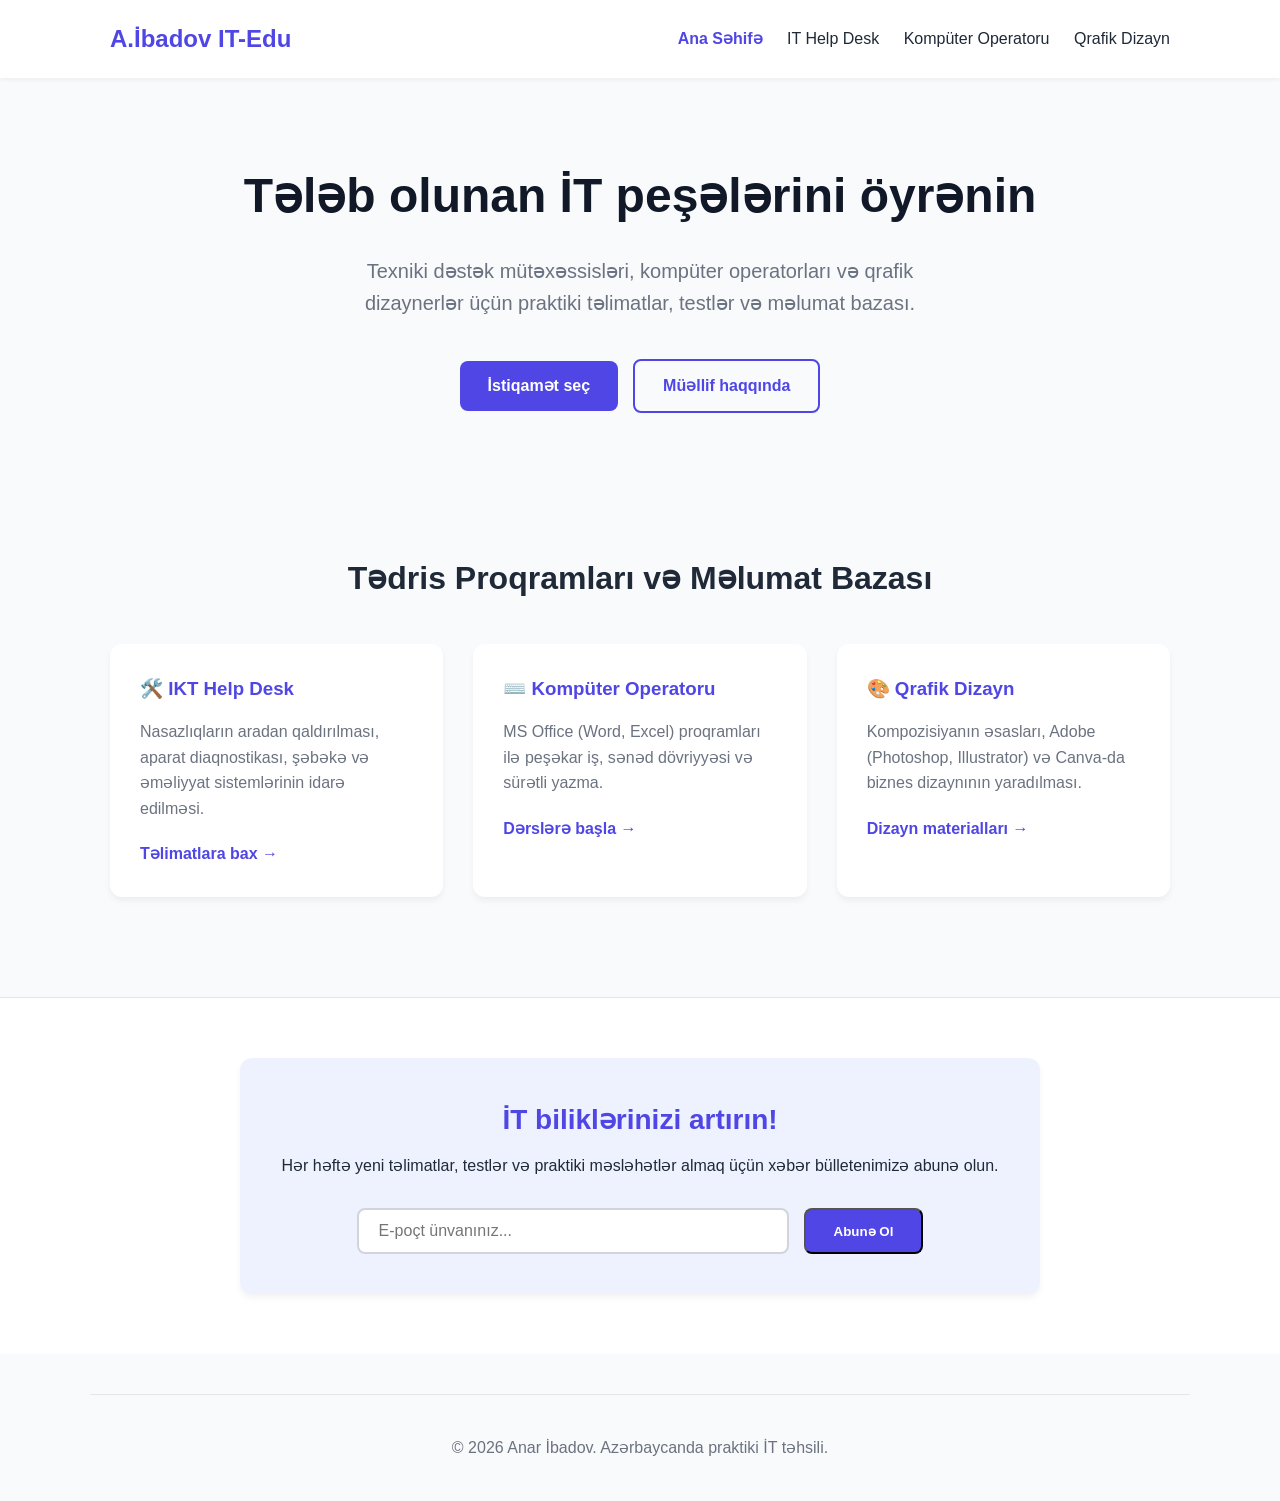
==== index.html @ ab96b868 "Initial commit: A.İbadov IT-Edu — İT və Dizayn Akademiyası Sayt IT Help Desk, Kompüter Operatoru və " ====
<!DOCTYPE html>
<html lang="az">

<head>
    <meta charset="UTF-8">
    <meta name="viewport" content="width=device-width, initial-scale=1.0">
    <title>Anar İbadov | İT və Dizayn Akademiyası</title>
    <link rel="stylesheet" href="css/style.css">
</head>

<body>

    <!-- Шапка (Header) -->
    <header class="header">
        <div class="container header-flex">
            <div class="logo">A.İbadov IT-Edu</div>
            <button class="mobile-menu-btn" id="menuBtn">☰</button>
            <nav class="nav-links">
                <a href="index.html" style="color: var(--primary); font-weight: bold;">Ana Səhifə</a>
                <a href="helpdesk.html">IT Help Desk</a>
                <a href="operator.html">Kompüter Operatoru</a>
                <a href="design.html">Qrafik Dizayn</a>
            </nav>
        </div>
    </header>

    <!-- Главный экран (Hero Section) -->
    <section class="hero container">
        <h1>Tələb olunan İT peşələrini öyrənin</h1>
        <p>Texniki dəstək mütəxəssisləri, kompüter operatorları və qrafik dizaynerlər üçün praktiki təlimatlar, testlər
            və məlumat bazası.</p>
        <div class="hero-buttons">
            <a href="#courses" class="btn btn-primary">İstiqamət seç</a>
            <a href="#about" class="btn btn-outline">Müəllif haqqında</a>
        </div>
    </section>

    <!-- Разделы (Categories) -->
    <section id="courses" class="categories container">
        <h2>Tədris Proqramları və Məlumat Bazası</h2>
        <div class="grid">

            <div class="card">
                <h3>🛠️ IKT Help Desk</h3>
                <p>Nasazlıqların aradan qaldırılması, aparat diaqnostikası, şəbəkə və əməliyyat sistemlərinin idarə
                    edilməsi.</p>
                <a href="helpdesk.html" class="card-link">Təlimatlara bax →</a>
            </div>

            <div class="card">
                <h3>⌨️ Kompüter Operatoru</h3>
                <p>MS Office (Word, Excel) proqramları ilə peşəkar iş, sənəd dövriyyəsi və sürətli yazma.</p>
                <a href="operator.html" class="card-link">Dərslərə başla →</a>
            </div>

            <div class="card">
                <h3>🎨 Qrafik Dizayn</h3>
                <p>Kompozisiyanın əsasları, Adobe (Photoshop, Illustrator) və Canva-da biznes dizaynının yaradılması.
                </p>
                <a href="design.html" class="card-link">Dizayn materialları →</a>
            </div>

        </div>
    </section>
    <!-- Блок сбора контактов (Lead Generation) -->
    <section class="lead-gen-section">
        <div class="lead-gen-container">
            <div class="lead-gen-text">
                <h2>İT biliklərinizi artırın!</h2>
                <p>Hər həftə yeni təlimatlar, testlər və praktiki məsləhətlər almaq üçün xəbər bülletenimizə abunə olun.
                </p>
            </div>
            <form class="lead-gen-form" id="subscribe-form"
                onsubmit="event.preventDefault(); alert('Təşəkkürlər! E-poçt ünvanınız uğurla qeydə alındı.');">
                <input type="email" placeholder="E-poçt ünvanınız..." required>
                <button type="submit" class="btn btn-primary">Abunə Ol</button>
            </form>
        </div>
    </section>
    <!-- Подвал (Footer) -->
    <footer class="footer container">
        <p>© 2026 Anar İbadov. Azərbaycanda praktiki İT təhsili.</p>
    </footer>

    <script src="js/nav.js"></script>
</body>

</html>
---- css/style.css ----
/* =========================================
   1. БАЗОВЫЕ СТИЛИ И ГЛАВНАЯ СТРАНИЦА
   ========================================= */
:root {
    --primary: #4F46E5;
    --primary-hover: #4338CA;
    --text-dark: #1F2937;
    --text-light: #6B7280;
    --bg-color: #F9FAFB;
    --white: #FFFFFF;
}

* {
    margin: 0;
    padding: 0;
    box-sizing: border-box;
    font-family: 'Segoe UI', Roboto, Helvetica, Arial, sans-serif;
}

body {
    background-color: var(--bg-color);
    color: var(--text-dark);
    line-height: 1.6;
}

.container {
    max-width: 1100px;
    margin: 0 auto;
    padding: 0 20px;
}

/* Шапка */
.header {
    background-color: var(--white);
    box-shadow: 0 2px 4px rgba(0,0,0,0.05);
    padding: 20px 0;
    position: sticky;
    top: 0;
}
.header-flex {
    display: flex;
    justify-content: space-between;
    align-items: center;
}
.logo {
    font-size: 24px;
    font-weight: bold;
    color: var(--primary);
}
.nav-links a {
    text-decoration: none;
    color: var(--text-dark);
    margin-left: 20px;
    font-weight: 500;
}
.nav-links a:hover {
    color: var(--primary);
}

.mobile-menu-btn {
    display: none;
    background: none;
    border: none;
    font-size: 26px;
    color: var(--primary);
    cursor: pointer;
    z-index: 1001;
}

/* Главный экран (Hero) */
.hero {
    text-align: center;
    padding: 80px 20px;
}
.hero h1 {
    font-size: 48px;
    margin-bottom: 20px;
    color: #111827;
}
.hero p {
    font-size: 20px;
    color: var(--text-light);
    margin-bottom: 40px;
    max-width: 600px;
    margin-left: auto;
    margin-right: auto;
}
.btn {
    display: inline-block;
    padding: 12px 28px;
    border-radius: 8px;
    text-decoration: none;
    font-weight: bold;
    transition: 0.3s;
}
.btn-primary {
    background-color: var(--primary);
    color: var(--white);
}
.btn-primary:hover {
    background-color: var(--primary-hover);
}
.btn-outline {
    background-color: transparent;
    color: var(--primary);
    border: 2px solid var(--primary);
    margin-left: 15px;
}
.btn-outline:hover {
    background-color: var(--primary);
    color: var(--white);
}
.hero-buttons {
    display: flex;
    justify-content: center;
    align-items: center;
    flex-wrap: wrap;
    gap: 15px;
}
.hero-buttons .btn-outline {
    margin-left: 0;
}

/* Карточки разделов */
.categories {
    padding: 60px 20px;
}
.categories h2 {
    text-align: center;
    font-size: 32px;
    margin-bottom: 40px;
}
.grid {
    display: grid;
    grid-template-columns: repeat(auto-fit, minmax(300px, 1fr));
    gap: 30px;
}
.card {
    background-color: var(--white);
    padding: 30px;
    border-radius: 12px;
    box-shadow: 0 4px 6px rgba(0,0,0,0.05);
    transition: transform 0.3s;
}
.card:hover {
    transform: translateY(-5px);
}
.card h3 {
    margin-bottom: 15px;
    color: var(--primary);
}
.card p {
    color: var(--text-light);
    margin-bottom: 20px;
}
.card-link {
    color: var(--primary);
    text-decoration: none;
    font-weight: bold;
}

/* Подвал */
.footer {
    text-align: center;
    padding: 40px 20px;
    color: var(--text-light);
    border-top: 1px solid #E5E7EB;
    margin-top: 40px;
}

/* =========================================
   2. СТИЛИ ДЛЯ СТРАНИЦЫ СТАТЬИ (ARTICLE)
   ========================================= */
.article-container {
    max-width: 800px; 
    margin: 40px auto;
    background-color: var(--white);
    padding: 40px;
    border-radius: 12px;
    box-shadow: 0 4px 6px rgba(0,0,0,0.05);
}

.breadcrumbs {
    font-size: 14px;
    color: var(--text-light);
    margin-bottom: 30px;
}
.breadcrumbs a {
    color: var(--primary);
    text-decoration: none;
}
.breadcrumbs a:hover {
    text-decoration: underline;
}

.content h1 {
    font-size: 36px;
    margin-bottom: 10px;
}
.article-meta {
    font-size: 14px;
    color: var(--text-light);
    margin-bottom: 30px;
    border-bottom: 1px solid #E5E7EB;
    padding-bottom: 15px;
}

.content h2 {
    font-size: 24px;
    margin-top: 30px;
    margin-bottom: 15px;
    color: var(--text-dark);
}

.content p, .content li {
    font-size: 18px;
    line-height: 1.8;
    margin-bottom: 15px;
}

kbd {
    background-color: #f3f4f6;
    border: 1px solid #d1d5db;
    border-radius: 4px;
    box-shadow: 0 1px 1px rgba(0,0,0,0.2);
    color: #374151;
    font-family: monospace;
    font-size: 14px;
    padding: 2px 6px;
}

.alert {
    padding: 20px;
    border-radius: 8px;
    margin: 20px 0;
}
.alert-info {
    background-color: #EFF6FF;
    border-left: 4px solid #3B82F6;
    color: #1E3A8A;
}

.article-image img {
    max-width: 100%;
    border-radius: 8px;
    margin-top: 20px;
}
.caption {
    font-size: 14px;
    color: var(--text-light);
    text-align: center;
    margin-top: 5px;
    font-style: italic;
}

/* =========================================
   3. СТИЛИ ДЛЯ СТРАНИЦЫ ТЕСТОВ (QUIZ)
   ========================================= */
.quiz-container {
    background-color: var(--white);
    width: 100%;
    max-width: 600px;
    margin: 60px auto; 
    border-radius: 12px;
    box-shadow: 0 10px 15px -3px rgba(0, 0, 0, 0.1);
    padding: 40px;
}

.quiz-container .header { 
    text-align: center; 
    margin-bottom: 30px; 
}
.progress-bar {
    width: 100%;
    height: 8px;
    background-color: #E5E7EB;
    border-radius: 4px;
    margin-top: 15px;
    overflow: hidden;
}
.progress-fill {
    height: 100%;
    background-color: var(--primary);
    width: 0%;
    transition: width 0.3s ease;
}
.progress-text { 
    color: var(--text-light); 
    font-size: 14px; 
    margin-top: 10px; 
}

.question-text { 
    font-size: 20px; 
    margin-bottom: 20px; 
    font-weight: 600; 
    line-height: 1.4; 
}

.option {
    background-color: #F3F4F6;
    border: 2px solid transparent;
    padding: 15px 20px;
    border-radius: 8px;
    margin-bottom: 12px;
    cursor: pointer;
    font-size: 16px;
    transition: all 0.2s;
}

.option:hover { background-color: #E5E7EB; }
.option.selected { border-color: var(--primary); background-color: #EEF2FF; }
.option.correct { border-color: #10B981; background-color: #D1FAE5; color: #065F46; }
.option.wrong { border-color: #EF4444; background-color: #FEE2E2; color: #991B1B; }

.result-screen { 
    text-align: center; 
    display: none; 
}
.score-circle {
    width: 120px;
    height: 120px;
    border-radius: 50%;
    background-color: #EEF2FF;
    display: flex;
    justify-content: center;
    align-items: center;
    font-size: 32px;
    font-weight: bold;
    color: var(--primary);
    margin: 0 auto 20px auto;
    border: 4px solid var(--primary);
}
.feedback { 
    font-size: 18px; 
    margin-bottom: 25px; 
    color: var(--text-light); 
}
/* =========================================
   4. БЛОК СБОРА КОНТАКТОВ (LEAD GEN)
   ========================================= */
.lead-gen-section {
    background-color: var(--white);
    padding: 60px 20px;
    margin-top: 40px;
    border-top: 1px solid #E5E7EB;
}

.lead-gen-container {
    max-width: 800px;
    margin: 0 auto;
    background-color: #EEF2FF; /* Нежно-синий фон, чтобы выделить блок */
    border-radius: 12px;
    padding: 40px;
    text-align: center;
    box-shadow: 0 4px 6px rgba(0,0,0,0.05);
}

.lead-gen-text h2 {
    font-size: 28px;
    color: var(--primary);
    margin-bottom: 10px;
}

.lead-gen-text p {
    font-size: 16px;
    color: var(--text-dark);
    margin-bottom: 30px;
}

.lead-gen-form {
    display: flex;
    justify-content: center;
    gap: 15px; /* Расстояние между полем ввода и кнопкой */
}

.lead-gen-form input[type="email"] {
    width: 60%;
    padding: 12px 20px;
    border: 2px solid #D1D5DB;
    border-radius: 8px;
    font-size: 16px;
    outline: none;
    transition: border-color 0.3s;
}

.lead-gen-form input[type="email"]:focus {
    border-color: var(--primary); /* Синяя рамка при вводе текста */
}

/* Адаптивность для телефонов: делаем элементы друг под другом */
@media (max-width: 600px) {
    .lead-gen-form {
        flex-direction: column;
    }
    .lead-gen-form input[type="email"] {
        width: 100%;
    }
}
/* =========================================
   5. AKKORDEON DİZAYNI (KURS MODULLARI ÜÇÜN)
   ========================================= */
.course-module {
    background-color: var(--white);
    border: 1px solid #E5E7EB;
    border-radius: 8px;
    margin-bottom: 15px;
    overflow: hidden;
    box-shadow: 0 2px 4px rgba(0,0,0,0.02);
}

.course-module summary {
    padding: 20px;
    font-size: 18px;
    font-weight: bold;
    color: var(--primary);
    cursor: pointer;
    background-color: #F9FAFB;
    list-style: none; /* Standart oxu gizlədirik */
    display: flex;
    justify-content: space-between;
    align-items: center;
}

/* Xüsusi ox işarəsi əlavə edirik */
.course-module summary::after {
    content: '+';
    font-size: 24px;
    color: var(--text-light);
    transition: 0.3s;
}

.course-module[open] summary::after {
    content: '-';
    color: var(--primary);
}

.course-module summary:hover {
    background-color: #EEF2FF;
}

.module-content {
    padding: 10px 20px 20px 20px;
    border-top: 1px solid #E5E7EB;
    display: flex;
    flex-direction: column;
    gap: 10px;
}

.lesson-link {
    text-decoration: none;
    color: var(--text-dark);
    padding: 12px 15px;
    border-radius: 6px;
    background-color: #F3F4F6;
    transition: 0.2s;
    font-size: 16px;
}

.lesson-link:hover {
    background-color: var(--primary);
    color: var(--white);
    transform: translateX(5px);
}

/* =========================================
   6. MOBİL NAVİQASİYA (BURGER MENYU)
   ========================================= */
@media (max-width: 640px) {
    .mobile-menu-btn {
        display: block;
    }

    .nav-links {
        position: fixed;
        top: 0;
        right: -280px;
        width: 240px;
        height: 100vh;
        background-color: var(--white);
        box-shadow: -5px 0 15px rgba(0, 0, 0, 0.1);
        flex-direction: column;
        align-items: flex-start;
        padding-top: 90px;
        transition: right 0.3s ease;
        z-index: 1000;
    }

    .nav-links.open {
        right: 0;
    }

    .nav-links a {
        margin-left: 0;
        padding: 14px 25px;
        width: 100%;
        border-bottom: 1px solid #F3F4F6;
    }

    .hero h1 {
        font-size: 32px;
    }
    .hero p {
        font-size: 16px;
    }
    .hero {
        padding: 50px 20px;
    }
}
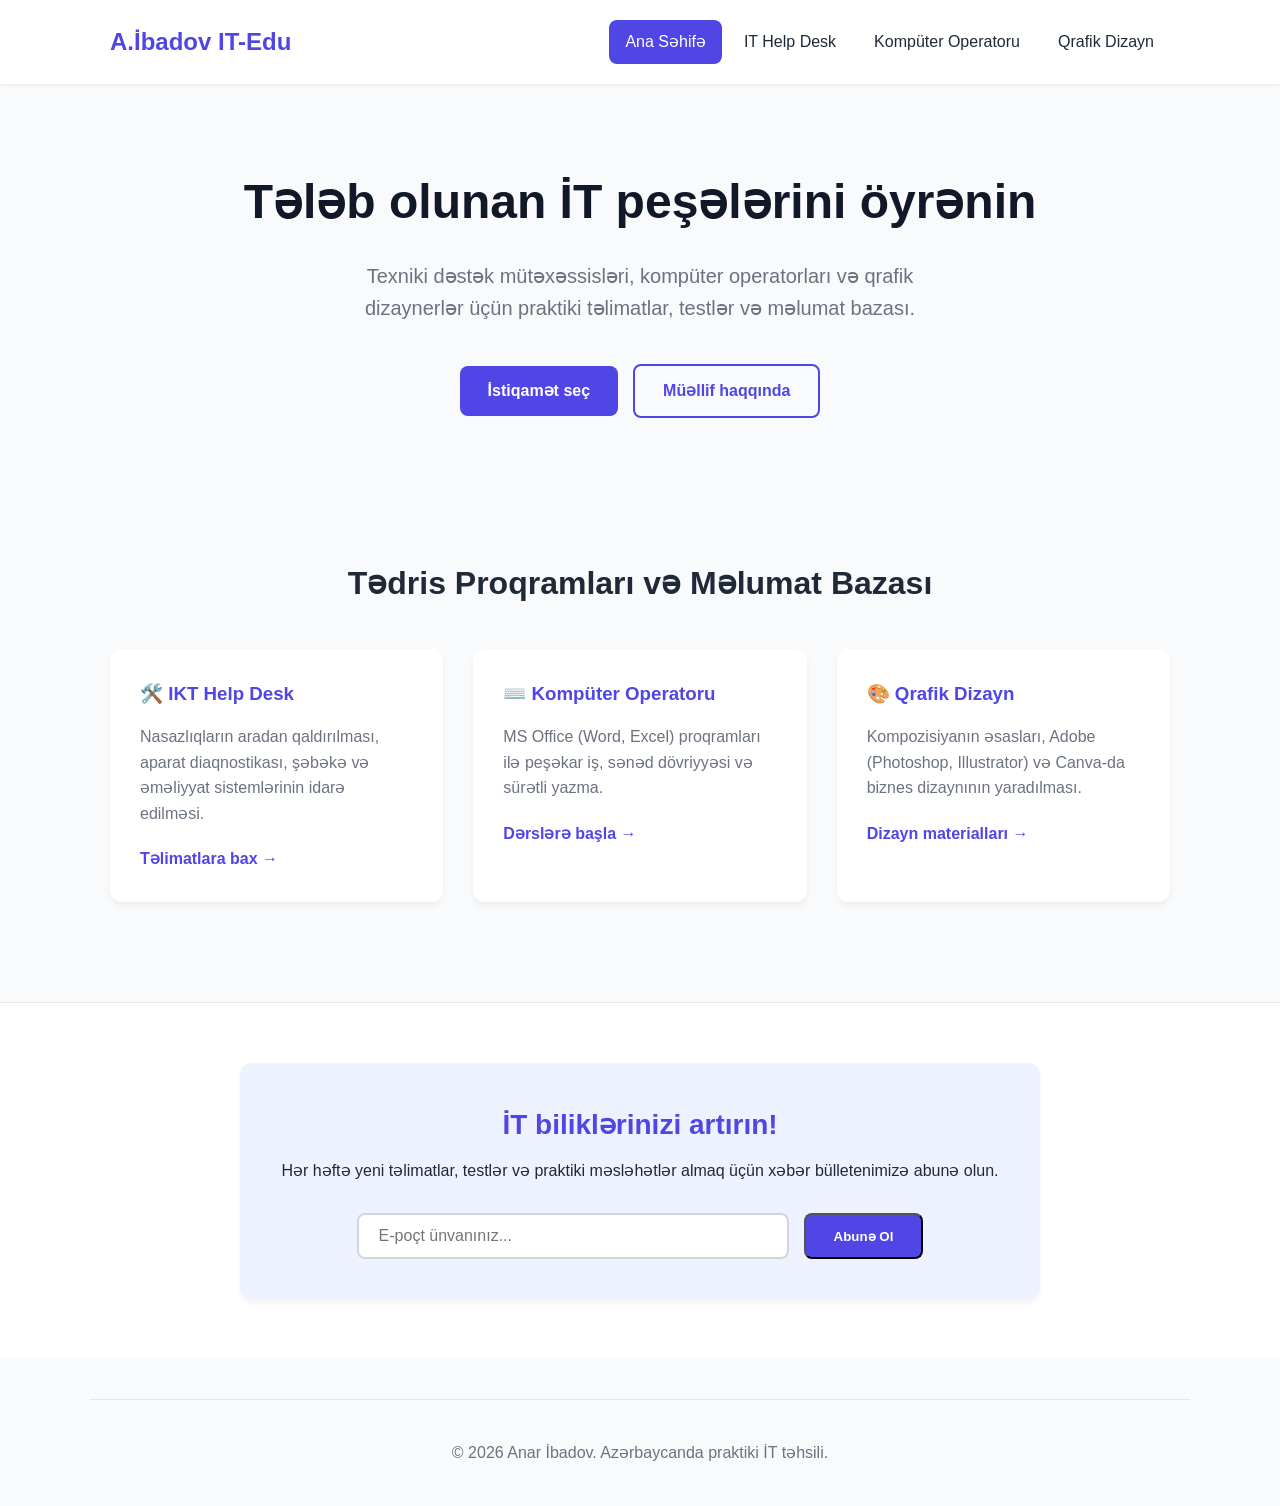
==== commit 34a4951a: "Testə keç/bitir düymələri, nəticə statistikası, menyu düymələrini yenilə - Test: "Bilmirəm, keç" düy" ====
--- a/index.html
+++ b/index.html
@@ -5,7 +5,7 @@
     <meta charset="UTF-8">
     <meta name="viewport" content="width=device-width, initial-scale=1.0">
     <title>Anar İbadov | İT və Dizayn Akademiyası</title>
-    <link rel="stylesheet" href="css/style.css">
+    <link rel="stylesheet" href="css/style.css?v=3">
 </head>
 
 <body>
@@ -16,7 +16,7 @@
             <div class="logo">A.İbadov IT-Edu</div>
             <button class="mobile-menu-btn" id="menuBtn">☰</button>
             <nav class="nav-links">
-                <a href="index.html" style="color: var(--primary); font-weight: bold;">Ana Səhifə</a>
+                <a href="index.html" class="active">Ana Səhifə</a>
                 <a href="helpdesk.html">IT Help Desk</a>
                 <a href="operator.html">Kompüter Operatoru</a>
                 <a href="design.html">Qrafik Dizayn</a>
@@ -82,7 +82,8 @@
         <p>© 2026 Anar İbadov. Azərbaycanda praktiki İT təhsili.</p>
     </footer>
 
-    <script src="js/nav.js"></script>
+    <script src="js/nav.js?v=3"></script>
+    <script src="js/protect.js?v=3"></script>
 </body>
 
 </html>
--- a/css/style.css
+++ b/css/style.css
@@ -21,6 +21,21 @@
     background-color: var(--bg-color);
     color: var(--text-dark);
     line-height: 1.6;
+    -webkit-user-select: none;
+    -moz-user-select: none;
+    user-select: none;
+}
+
+/* Sahələrdə mətn yazmaq (seçmək) hələ də mümkün olmalıdır */
+input, textarea {
+    -webkit-user-select: text;
+    -moz-user-select: text;
+    user-select: text;
+}
+
+img {
+    -webkit-user-drag: none;
+    -webkit-touch-callout: none;
 }
 
 .container {
@@ -47,14 +62,31 @@
     font-weight: bold;
     color: var(--primary);
 }
+.nav-links {
+    display: flex;
+    align-items: center;
+    gap: 6px;
+}
 .nav-links a {
     text-decoration: none;
     color: var(--text-dark);
-    margin-left: 20px;
     font-weight: 500;
+    padding: 9px 16px;
+    border-radius: 8px;
+    transition: background-color 0.2s ease, color 0.2s ease;
+    white-space: nowrap;
 }
 .nav-links a:hover {
-    color: var(--primary);
+    background-color: #EEF2FF;
+    color: var(--primary);
+}
+.nav-links a.active {
+    background-color: var(--primary);
+    color: var(--white);
+}
+.nav-links a.active:hover {
+    background-color: var(--primary-hover);
+    color: var(--white);
 }
 
 .mobile-menu-btn {
@@ -216,6 +248,17 @@
     font-size: 18px;
     line-height: 1.8;
     margin-bottom: 15px;
+    overflow-wrap: break-word;
+    word-break: break-word;
+}
+
+/* Кейс: не все таблицы в старом контенте обёрнуты в скролл-контейнер —
+   подстраховываемся на уровне самой таблицы, чтобы телефон не уезжал вбок */
+.content table {
+    display: block;
+    overflow-x: auto;
+    -webkit-overflow-scrolling: touch;
+    max-width: 100%;
 }
 
 kbd {
@@ -266,9 +309,36 @@
     padding: 40px;
 }
 
-.quiz-container .header { 
-    text-align: center; 
-    margin-bottom: 30px; 
+.quiz-container .header {
+    text-align: center;
+    margin-bottom: 30px;
+}
+.quiz-header-row {
+    display: flex;
+    justify-content: space-between;
+    align-items: center;
+    gap: 10px;
+    text-align: left;
+}
+.quiz-header-row h1 {
+    font-size: 26px;
+}
+.btn-finish {
+    flex-shrink: 0;
+    background: none;
+    border: 1px solid #E5E7EB;
+    color: var(--text-light);
+    font-size: 13px;
+    padding: 6px 12px;
+    border-radius: 20px;
+    cursor: pointer;
+    transition: 0.2s;
+    white-space: nowrap;
+}
+.btn-finish:hover {
+    background-color: #FEE2E2;
+    border-color: #EF4444;
+    color: #991B1B;
 }
 .progress-bar {
     width: 100%;
@@ -313,7 +383,30 @@
 .option.correct { border-color: #10B981; background-color: #D1FAE5; color: #065F46; }
 .option.wrong { border-color: #EF4444; background-color: #FEE2E2; color: #991B1B; }
 
-.result-screen { 
+.quiz-actions {
+    display: flex;
+    gap: 12px;
+}
+.quiz-actions .btn {
+    flex: 1;
+}
+.btn-outline-skip {
+    flex: 1;
+    background: none;
+    border: 2px solid #E5E7EB;
+    color: var(--text-light);
+    padding: 12px 28px;
+    border-radius: 8px;
+    font-weight: bold;
+    cursor: pointer;
+    transition: 0.2s;
+}
+.btn-outline-skip:hover {
+    border-color: var(--primary);
+    color: var(--primary);
+}
+
+.result-screen {
     text-align: center; 
     display: none; 
 }
@@ -331,11 +424,40 @@
     margin: 0 auto 20px auto;
     border: 4px solid var(--primary);
 }
-.feedback { 
-    font-size: 18px; 
-    margin-bottom: 25px; 
-    color: var(--text-light); 
-}
+.feedback {
+    font-size: 18px;
+    margin-bottom: 25px;
+    color: var(--text-light);
+}
+
+.result-stats {
+    display: flex;
+    gap: 10px;
+    margin-bottom: 25px;
+}
+.stat-item {
+    flex: 1;
+    padding: 14px 8px;
+    border-radius: 10px;
+    display: flex;
+    flex-direction: column;
+    align-items: center;
+    gap: 4px;
+}
+.stat-num {
+    font-size: 24px;
+    font-weight: bold;
+}
+.stat-label {
+    font-size: 12px;
+    color: var(--text-light);
+}
+.stat-correct { background-color: #D1FAE5; }
+.stat-correct .stat-num { color: #065F46; }
+.stat-wrong { background-color: #FEE2E2; }
+.stat-wrong .stat-num { color: #991B1B; }
+.stat-skipped { background-color: #F3F4F6; }
+.stat-skipped .stat-num { color: var(--text-dark); }
 /* =========================================
    4. БЛОК СБОРА КОНТАКТОВ (LEAD GEN)
    ========================================= */
@@ -491,10 +613,12 @@
     }
 
     .nav-links a {
+        display: block;
         margin-left: 0;
         padding: 14px 25px;
         width: 100%;
         border-bottom: 1px solid #F3F4F6;
+        border-radius: 0;
     }
 
     .hero h1 {
